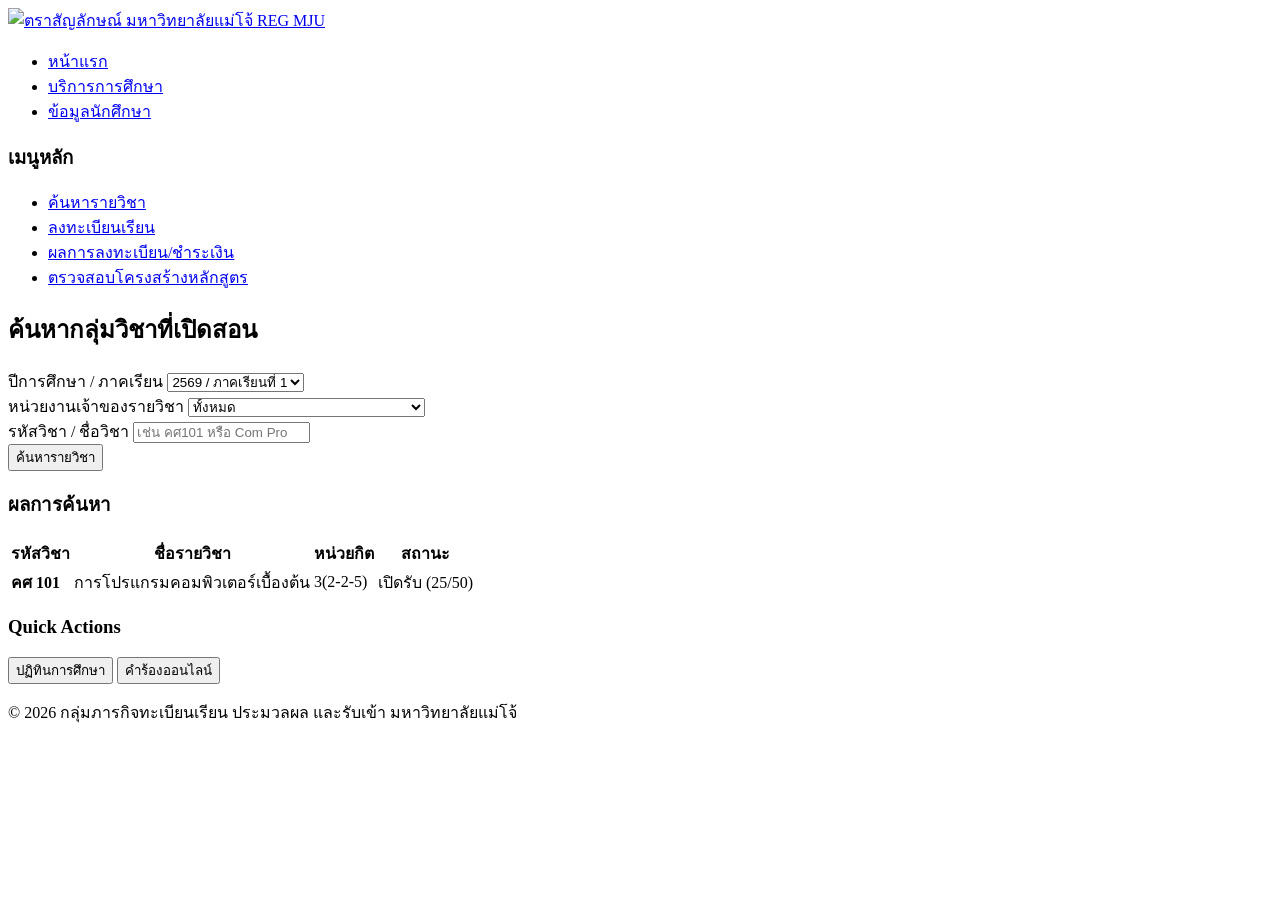
==== index.html @ b7957d04 "Add files via upload" ====
<!DOCTYPE html>
<html lang="th">
<head>
  <meta charset="UTF-8">
  <meta name="viewport" content="width=device-width, initial-scale=1.0">
  <title>ระบบบริการการศึกษา มหาวิทยาลัยแม่โจ้ (REG MJU)</title>
  
  <!-- Google Fonts -->
  <link rel="preconnect" href="https://fonts.googleapis.com">
  <link rel="preconnect" href="https://fonts.gstatic.com" crossorigin>
  <link href="https://fonts.googleapis.com/css2?family=Sarabun:wght@300;400;500;600;700&display=swap" rel="stylesheet">
  
  <!-- Link ไปยังไฟล์ CSS ในโฟลเดอร์ css -->
  <link rel="stylesheet" href="css/style.css">
</head>
<body>

  <!-- Header -->
  <header class="site-header">
    <div class="header-container">
      <a href="index.html" class="brand-logo">
        <img src="https://upload.wikimedia.org/wikipedia/th/a/a2/Maejo_University_Logo.svg" alt="ตราสัญลักษณ์ มหาวิทยาลัยแม่โจ้">
        <span class="brand-title">REG MJU</span>
      </a>
      <nav>
        <ul class="nav-menu">
          <li><a href="index.html" class="active">หน้าแรก</a></li>
          <li><a href="services.html">บริการการศึกษา</a></li>
          <li><a href="student.html">ข้อมูลนักศึกษา</a></li>
        </ul>
      </nav>
    </div>
  </header>

  <!-- Main Content -->
  <main class="main-container">
    <div class="dashboard-grid">
      
      <!-- Left Sidebar -->
      <aside>
        <div class="card">
          <h3 class="card-title"> เมนูหลัก</h3>
          <ul class="side-menu">
            <li><a href="#" class="active"> ค้นหารายวิชา</a></li>
            <li><a href="#"> ลงทะเบียนเรียน</a></li>
            <li><a href="#"> ผลการลงทะเบียน/ชำระเงิน</a></li>
            <li><a href="#"> ตรวจสอบโครงสร้างหลักสูตร</a></li>
          </ul>
        </div>
      </aside>

      <!-- Search Section -->
      <section>
        <div class="card">
          <h2 class="card-title"> ค้นหากลุ่มวิชาที่เปิดสอน</h2>
          <form>
            <div class="form-group">
              <label for="academic-year">ปีการศึกษา / ภาคเรียน</label>
              <select id="academic-year" class="form-control">
                <option>2569 / ภาคเรียนที่ 1</option>
                <option>2568 / ภาคเรียนที่ 2</option>
              </select>
            </div>

            <div class="form-group">
              <label for="faculty">หน่วยงานเจ้าของรายวิชา</label>
              <select id="faculty" class="form-control">
                <option>ทั้งหมด</option>
                <option>คณะวิทยาศาสตร์</option>
                <option>คณะวิศวกรรมและอุตสาหกรรมเกษตร</option>
              </select>
            </div>

            <div class="form-group">
              <label for="keyword">รหัสวิชา / ชื่อวิชา</label>
              <input type="text" id="keyword" class="form-control" placeholder="เช่น คศ101 หรือ Com Pro">
            </div>

            <button type="button" class="btn">ค้นหารายวิชา</button>
          </form>
        </div>

        <div class="card">
          <h3 class="card-title"> ผลการค้นหา</h3>
          <div class="table-container">
            <table class="custom-table">
              <thead>
                <tr>
                  <th>รหัสวิชา</th>
                  <th>ชื่อรายวิชา</th>
                  <th>หน่วยกิต</th>
                  <th>สถานะ</th>
                </tr>
              </thead>
              <tbody>
                <tr>
                  <td><strong>คศ 101</strong></td>
                  <td>การโปรแกรมคอมพิวเตอร์เบื้องต้น</td>
                  <td>3(2-2-5)</td>
                  <td><span class="badge-open">เปิดรับ (25/50)</span></td>
                </tr>
              </tbody>
            </table>
          </div>
        </div>
      </section>

      <!-- Right Quick Actions -->
      <aside>
        <div class="card">
          <h3 class="card-title"> Quick Actions</h3>
          <button class="btn btn-secondary"> ปฏิทินการศึกษา</button>
          <button class="btn btn-secondary"> คำร้องออนไลน์</button>
        </div>
      </aside>

    </div>
  </main>

  <footer class="site-footer">
    <p>© 2026 กลุ่มภารกิจทะเบียนเรียน ประมวลผล และรับเข้า มหาวิทยาลัยแม่โจ้</p>
  </footer>

</body>
</html>
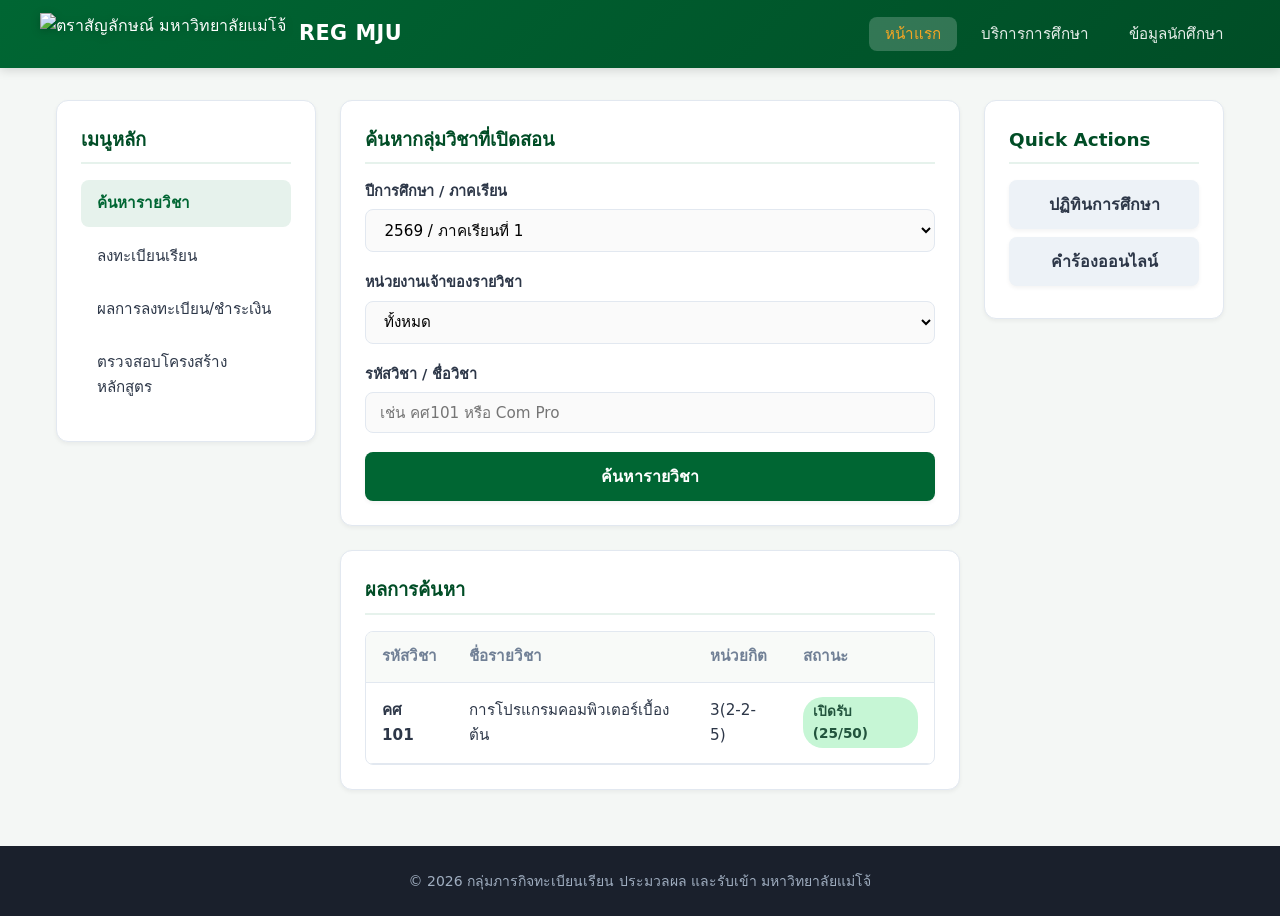
==== commit c72abf99: "Update index.html" ====
--- a/index.html
+++ b/index.html
@@ -11,7 +11,7 @@
   <link href="https://fonts.googleapis.com/css2?family=Sarabun:wght@300;400;500;600;700&display=swap" rel="stylesheet">
   
   <!-- Link ไปยังไฟล์ CSS ในโฟลเดอร์ css -->
-  <link rel="stylesheet" href="css/style.css">
+  <link rel="stylesheet" href="style.css">
 </head>
 <body>
 
@@ -122,4 +122,4 @@
   </footer>
 
 </body>
-</html>+</html>
--- a/style.css
+++ b/style.css
@@ -0,0 +1,291 @@
+/* =========================================================
+   1. RESET & VARIABLES (โทนสีเขียวแม่โจ้ Modern)
+   ========================================================= */
+*, *::before, *::after {
+  box-sizing: border-box;
+  margin: 0;
+  padding: 0;
+}
+
+:root {
+  --primary-color: #006633;     /* เขียวแม่โจ้ */
+  --primary-dark: #004d26;
+  --primary-light: #e6f2ec;
+  --accent-color: #f5a623;      /* ทอง/เหลือง */
+  --bg-color: #f4f7f5;
+  --surface-color: #ffffff;
+  --text-main: #2d3748;
+  --text-muted: #718096;
+  --border-color: #e2e8f0;
+  --shadow-sm: 0 2px 4px rgba(0,0,0,0.05);
+  --shadow-md: 0 4px 12px rgba(0,0,0,0.08);
+  --radius: 12px;
+}
+
+body {
+  font-family: 'Sarabun', system-ui, -apple-system, sans-serif;
+  background-color: var(--bg-color);
+  color: var(--text-main);
+  line-height: 1.6;
+  min-height: 100vh;
+  display: flex;
+  flex-direction: column;
+}
+
+/* =========================================================
+   2. HEADER & NAVIGATION
+   ========================================================= */
+.site-header {
+  background: linear-gradient(135deg, var(--primary-color), var(--primary-dark));
+  color: white;
+  padding: 0.8rem 1.5rem;
+  box-shadow: 0 2px 10px rgba(0,0,0,0.15);
+  position: sticky;
+  top: 0;
+  z-index: 100;
+}
+
+.header-container {
+  max-width: 1200px;
+  margin: 0 auto;
+  display: flex;
+  justify-content: space-between;
+  align-items: center;
+  flex-wrap: wrap;
+  gap: 1rem;
+}
+
+.brand-logo {
+  display: flex;
+  align-items: center;
+  gap: 0.8rem;
+  text-decoration: none;
+  color: white;
+}
+
+.brand-logo img {
+  height: 42px;
+  width: auto;
+  filter: drop-shadow(0 2px 4px rgba(0,0,0,0.2));
+}
+
+.brand-title {
+  font-size: 1.3rem;
+  font-weight: 700;
+  letter-spacing: 0.5px;
+}
+
+.nav-menu {
+  display: flex;
+  list-style: none;
+  gap: 0.5rem;
+}
+
+.nav-menu a {
+  color: rgba(255, 255, 255, 0.9);
+  text-decoration: none;
+  padding: 0.5rem 1rem;
+  border-radius: 8px;
+  font-size: 0.95rem;
+  font-weight: 500;
+  transition: all 0.2s ease;
+}
+
+.nav-menu a:hover, .nav-menu a.active {
+  background-color: rgba(255, 255, 255, 0.2);
+  color: var(--accent-color);
+}
+
+/* =========================================================
+   3. LAYOUT & CARDS
+   ========================================================= */
+.main-container {
+  max-width: 1200px;
+  width: 100%;
+  margin: 2rem auto;
+  padding: 0 1rem;
+  flex: 1;
+}
+
+.dashboard-grid {
+  display: grid;
+  grid-template-columns: 1fr;
+  gap: 1.5rem;
+}
+
+@media (min-width: 992px) {
+  .dashboard-grid {
+    grid-template-columns: 260px 1fr 240px;
+  }
+}
+
+.card {
+  background: var(--surface-color);
+  border-radius: var(--radius);
+  padding: 1.5rem;
+  box-shadow: var(--shadow-sm);
+  border: 1px solid var(--border-color);
+  margin-bottom: 1.5rem;
+}
+
+.card-title {
+  font-size: 1.15rem;
+  font-weight: 700;
+  color: var(--primary-dark);
+  margin-bottom: 1rem;
+  padding-bottom: 0.5rem;
+  border-bottom: 2px solid var(--primary-light);
+  display: flex;
+  align-items: center;
+  gap: 0.5rem;
+}
+
+/* =========================================================
+   4. SIDEBAR & MENU
+   ========================================================= */
+.side-menu {
+  list-style: none;
+}
+
+.side-menu li {
+  margin-bottom: 0.4rem;
+}
+
+.side-menu a {
+  display: block;
+  padding: 0.7rem 1rem;
+  color: var(--text-main);
+  text-decoration: none;
+  border-radius: 8px;
+  font-weight: 500;
+  font-size: 0.95rem;
+  transition: background 0.2s;
+}
+
+.side-menu a:hover, .side-menu a.active {
+  background-color: var(--primary-light);
+  color: var(--primary-color);
+  font-weight: 600;
+}
+
+/* =========================================================
+   5. FORMS & BUTTONS
+   ========================================================= */
+.form-group {
+  margin-bottom: 1.2rem;
+}
+
+.form-group label {
+  display: block;
+  font-weight: 600;
+  font-size: 0.9rem;
+  margin-bottom: 0.4rem;
+  color: var(--text-main);
+}
+
+.form-control {
+  width: 100%;
+  padding: 0.65rem 0.9rem;
+  border: 1px solid var(--border-color);
+  border-radius: 8px;
+  font-family: inherit;
+  font-size: 0.95rem;
+  background-color: #fafafa;
+  transition: border-color 0.2s, box-shadow 0.2s;
+}
+
+.form-control:focus {
+  outline: none;
+  border-color: var(--primary-color);
+  box-shadow: 0 0 0 3px rgba(0, 102, 51, 0.1);
+  background-color: #fff;
+}
+
+.btn {
+  display: inline-block;
+  width: 100%;
+  padding: 0.75rem 1.2rem;
+  background-color: var(--primary-color);
+  color: white;
+  border: none;
+  border-radius: 8px;
+  font-family: inherit;
+  font-size: 1rem;
+  font-weight: 600;
+  cursor: pointer;
+  text-align: center;
+  transition: background-color 0.2s, transform 0.1s;
+  box-shadow: var(--shadow-sm);
+  text-decoration: none;
+}
+
+.btn:hover {
+  background-color: var(--primary-dark);
+}
+
+.btn-secondary {
+  background-color: #edf2f7;
+  color: var(--text-main);
+  margin-bottom: 0.5rem;
+}
+
+.btn-secondary:hover {
+  background-color: #e2e8f0;
+}
+
+/* =========================================================
+   6. TABLES
+   ========================================================= */
+.table-container {
+  overflow-x: auto;
+  border-radius: 8px;
+  border: 1px solid var(--border-color);
+  margin-top: 1rem;
+}
+
+.custom-table {
+  width: 100%;
+  border-collapse: collapse;
+  text-align: left;
+  font-size: 0.95rem;
+}
+
+.custom-table th {
+  background-color: #f8faf8;
+  color: var(--text-muted);
+  font-weight: 600;
+  padding: 0.8rem 1rem;
+  border-bottom: 1px solid var(--border-color);
+}
+
+.custom-table td {
+  padding: 0.9rem 1rem;
+  border-bottom: 1px solid var(--border-color);
+  color: var(--text-main);
+}
+
+.custom-table tbody tr:hover {
+  background-color: #f1f8f4;
+}
+
+.badge-open {
+  display: inline-block;
+  padding: 0.25rem 0.6rem;
+  background-color: #c6f6d5;
+  color: #22543d;
+  border-radius: 20px;
+  font-size: 0.85rem;
+  font-weight: 600;
+}
+
+/* =========================================================
+   7. FOOTER
+   ========================================================= */
+.site-footer {
+  background-color: #1a202c;
+  color: #a0aec0;
+  text-align: center;
+  padding: 1.5rem;
+  font-size: 0.875rem;
+  margin-top: auto;
+}
